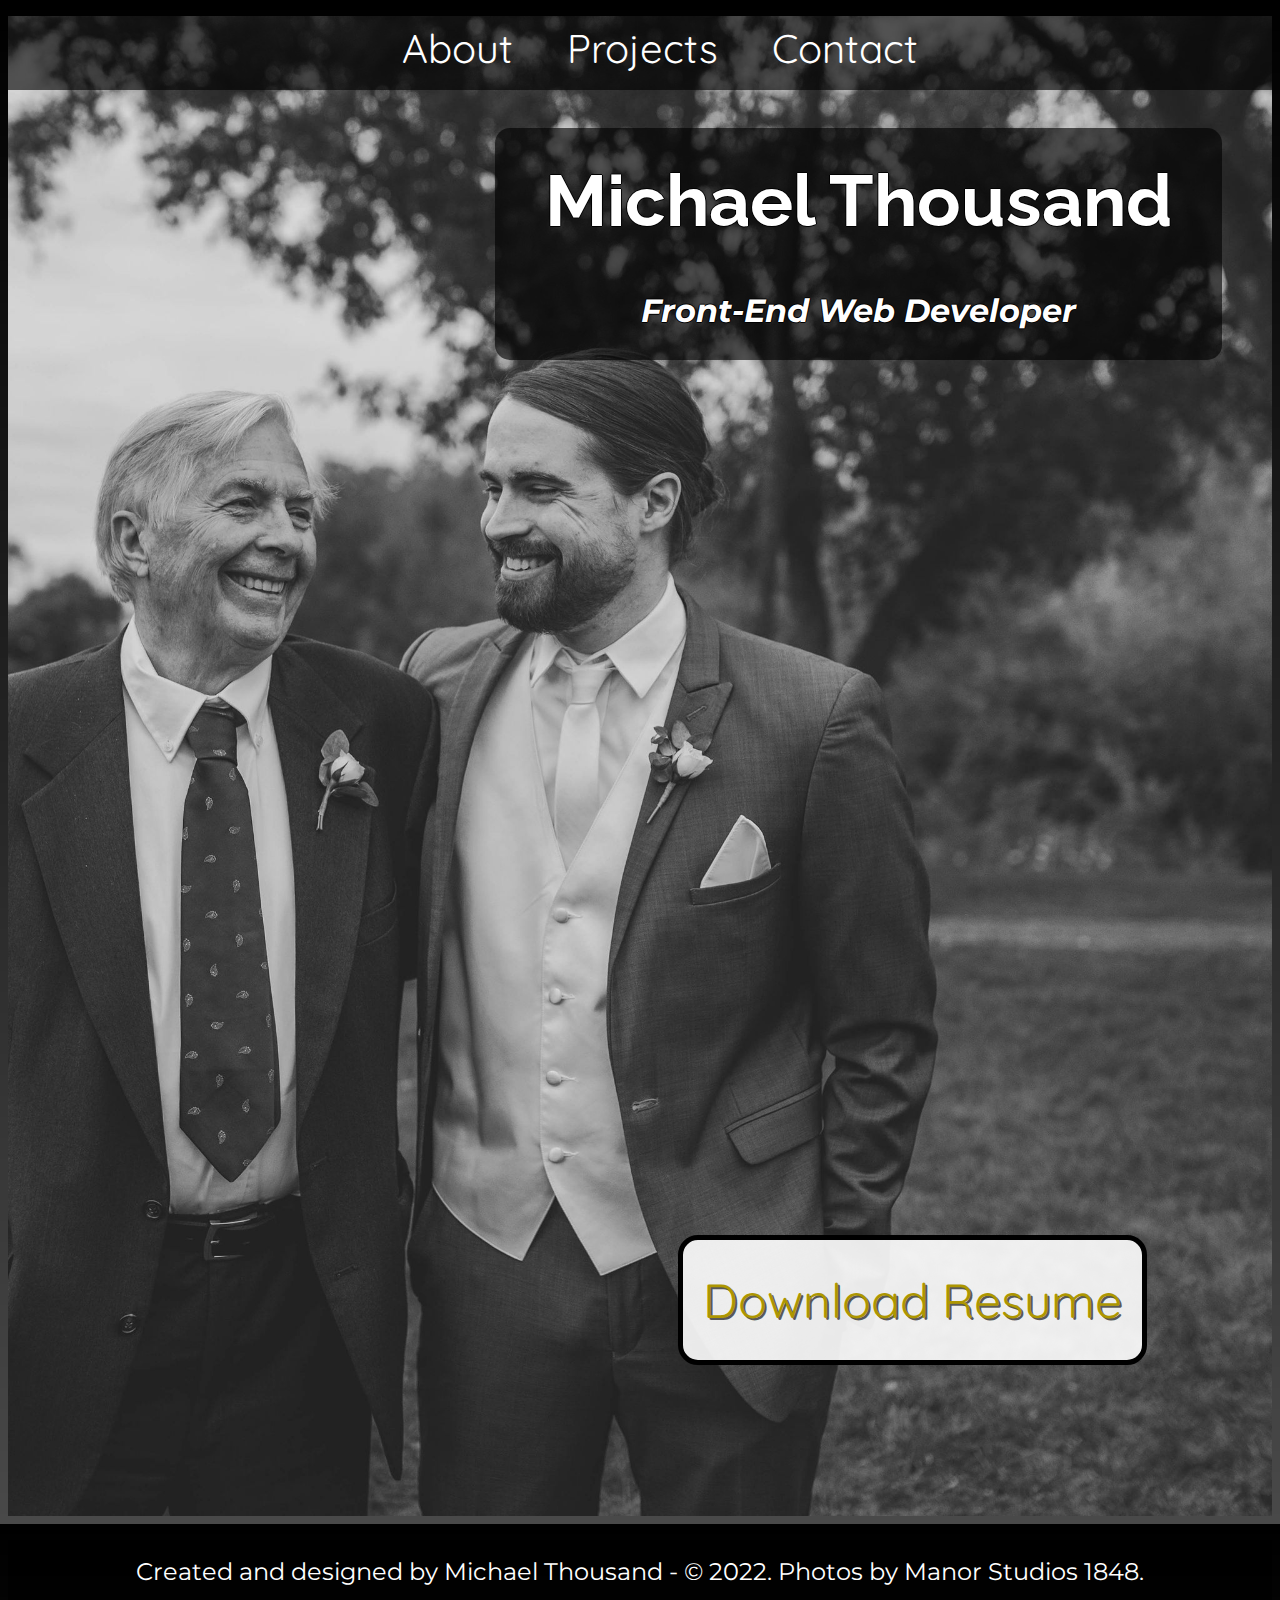
==== index.html @ a6e74a1f "website 2.0" ====
<!DOCTYPE html>

<html>
    <body>

        <head>
            <title>Michael Thousand - Home</title>
            <link href="https://fonts.googleapis.com/css2?family=Montserrat&family=Quicksand&family=Raleway&display=swap" rel="stylesheet">
            <link rel="stylesheet" href="./index.css"> 
            <meta content="width=device-width, initial-scale=1" name="viewport" />
        </head>

        <header>

        </header>

        <main>
            <div class="jumbotron">
                <nav>
                    <ul class="navbar">
                        <li><a href="./about.html">About</a></li>
                        <li><a href="./projects.html">Projects</a></li>
                        <li><a href="./contact.html">Contact</a></li>
                    </ul>
                </nav>
                <div class="container" id="title">
                    <h1>Michael Thousand</h1>
                    <h2>Front-End Web Developer</h2>
                </div>
                <div class="button">
                    <a href="./Michael_Thousand_Resume.pdf" target="_blank">Download Resume</a>
                </div>
                <div class="footer">
                    <p>Created and designed by Michael Thousand - &copy; 2022. Photos by Manor Studios 1848.</p>
                </div> 

            </div> 

        
        </main>
    </body>
</html>
---- index.css ----
html{
    font-size: 16px;
}

body{
    background-image: linear-gradient(#000, #000000b6);
}

.navbar{
    text-align: center;
    background-color: #0000009f;
    line-height: 4rem;
}

.navbar li{
    font-family: quicksand, sans-serif;
    font-size: 2.5rem;
    display: inline;
    padding: 25px;
}

.navbar a{
    color: #fff;
    text-decoration: none;
}

.navbar a:hover{
    font-style: italic;
}

.navbar a:active{
    color: #E0C100;
}

.footer{
    text-align: center;
    background-color: #0000009f;
    line-height: 4rem;
    margin-bottom: 0px;
    margin-top: 270px;
    color: #fff;
    font-family: montserrat, sans-serif;
    font-size: 1.5rem;
}


/*begin unique for this page*/

.jumbotron{
    background-image: url("./wedding_dad.jpg");
    background-position: center;
    background-repeat: no-repeat;
    background-size:cover;
    height:1500px;
    width:auto;
}

#title{
    text-align: center;
    margin-top: 50px;
    margin-left: auto;
    margin-right: 50px;
    color: #fff;
    background-color: #0000009f;
    height:fit-content;
    width: fit-content;
    text-shadow:
        0.07em 0 black,
        0 0.07em black,
        -0.07em 0 black,
        0 -0.07em black;
    border-radius: 15px;
}

#title h1{
    font-family: raleway, sans-serif;
    font-size: 7rem;
    padding: 30px 50px 0px 50px;
}

#title h2{
    font-family: montserrat, sans-serif;
    font-size: 3.5rem;
    padding-bottom: 30px;
    font-style: italic;
}

.button{
    font-family: quicksand, sans-serif;
    font-size: 3rem;
    text-align: center;
    width: fit-content;
    margin-top: 620px;
    margin-left: auto;
    margin-right: 240px;
    background-color: rgba(255, 255, 255, 0.9);
    border-radius: 20px;
    border: 5px solid #000;
    padding: 30px 20px;
}

.button:hover{
    cursor: pointer;
    font-style: italic;
    background-color: #fff;
    -moz-box-shadow: 5px 5px 70px 3px #ccc;
    -webkit-box-shadow: 5px 5px 70px 3px #ccc;
    box-shadow: 5px 5px 70px 3px #ccc;
}

.button:active{
    -moz-box-shadow: inset 0 0 15px #000000;
    -webkit-box-shadow: inset 0 0 15px #000000;
    box-shadow: inset 0 0 15px #000000;
}

.button a{
    text-decoration: none;
    color: #AD9600;
    text-shadow: 1.5px 1.5px #0000009f;
}

@media only screen and (max-width: 2375px) {
    #title{
        margin-top: 75px;
    }
    
    #title h1{
        font-size: 6rem;
    }
    
    #title h2{
        font-size: 3rem;
    }

    .button{
        margin-top: 700px;
        margin-right: 200px;
    }

    .footer{
        margin-top: 250px;
    }
}

@media only screen and (max-width: 2025px) {
    #title h1{
        font-size: 5rem;
    }

    #title h2{
        font-size: 2.5rem;
    }

    .button{
        margin-top: 800px;
        margin-right: 150px;
    }

    .footer{
        margin-top: 175px;
    }
}

@media only screen and (max-width: 1550px) {
    #title{
        margin-top: -10px;
    }
    
    #title h1{
        font-size: 4.5rem;
    }

    #title h2{
        font-size: 2rem;
    }

    .button{
        margin-top: 875px;
        margin-right: 125px;
    }
}

@media only screen and (max-width: 1100px) {
    #title{
        margin-right: auto;
        margin-left: auto;
        margin-top: -15px;
    }

    .button{
        margin-left: auto;
        margin-right: auto;
    }
}

@media only screen and (max-width: 735px) {
    #title h1{
        font-size: 4rem;
    }

    .button{
        margin-top: 900px;
    }
}

@media only screen and (max-width: 640px) {
    .navbar li{
        font-size: 1.75rem;
    }

    .footer{
        margin-top: 100px;
        font-size: 1.25rem;
        line-height: 3rem;
    }

    #title h1{
        font-size: 3.5rem;
    }

    #title h2{
        font-size: 1.75rem;
    }

    .button{
        margin-top: 950px;
    }
}




/*for Surface Duo*/
@media only screen and (max-width: 540px) {
    .navbar {
        padding: 0px;
    }

    .navbar li{
        padding: 0px 17px;
        font-size: 1.75rem;
        line-height: 2rem;
    }

    .jumbotron{
        height: 1200px;
    }

    #title{
        border-radius: 0px;
        margin-top: -25px;
    }

    #title h1{
        padding: 20px 25px 0px 25px;
    }

    #title h2{
        padding: 0px 0px 20px 0px;
    }

    .button{
        margin-top: 700px;
    }

    .footer{
        margin-top: 124px;
    }

}

/*for iphone XR and Galaxy S20 ULtra/A51*/
@media only screen and (max-width: 415px) {
    #title{
        margin-top: 500px;
        border-radius: 0px;
    }

    #title h1{
        line-height: 3rem;
    }

    #title h2{
        line-height: 1.55rem;
        font-size: 1.5rem;
    }

    .button{
        margin-top: 40px;
        font-size: 2rem;
        padding-top: 15px;
        padding-bottom: 15px;
    }

    .button a{
        text-shadow: 1.25px 1.25px #0000009f;
    }

    .jumbotron{
        height: 1000px;
    }

    .footer{
        font-size: 0.8rem;
        line-height:2.5rem;
        margin-top: 50px;
    }
}

/*for iphone 12 pro and Pixel 5*/
@media only screen and (max-width: 395px){
    .navbar li{
        padding: 0px 15px;
        font-size: 1.7rem;
    }
}

/*for iphone SE*/
@media only screen and (max-width: 380px){
    .navbar li{
        padding: 0px 12px;
        font-size: 1.7rem;
    }

    .jumbotron{
        height: 825px
    }

    #title{
        margin-top: 400px;
    }

    #title h1{
        font-size: 2.5rem;
        line-height: 2.5rem;
    }

    #title h2{
        line-height: 1.25rem;
        font-size: 1.25rem;
    }

    .button{
        font-size: 1.65rem;
    }

    .footer{
        margin-top: 100px;
    }
}

/*for Galaxy S8+*/
@media only screen and (max-width: 360px){
    .navbar li{
        padding: 0px 10px;
        font-size: 1.7rem;
    }

    .jumbotron{
        height: 750px
    }

    #title{
        margin-top: 350px;
    }

    .footer{
        margin-top: 75px;
    }
}

/*for Galaxy Fold*/
@media only screen and (max-width: 300px){
    .navbar li{
        padding: 0px 7px;
        font-size: 1.25rem;
    }

   .button{
    font-size: 1.5rem;
   }

    .footer{
        margin-top: 77px;
    }
}
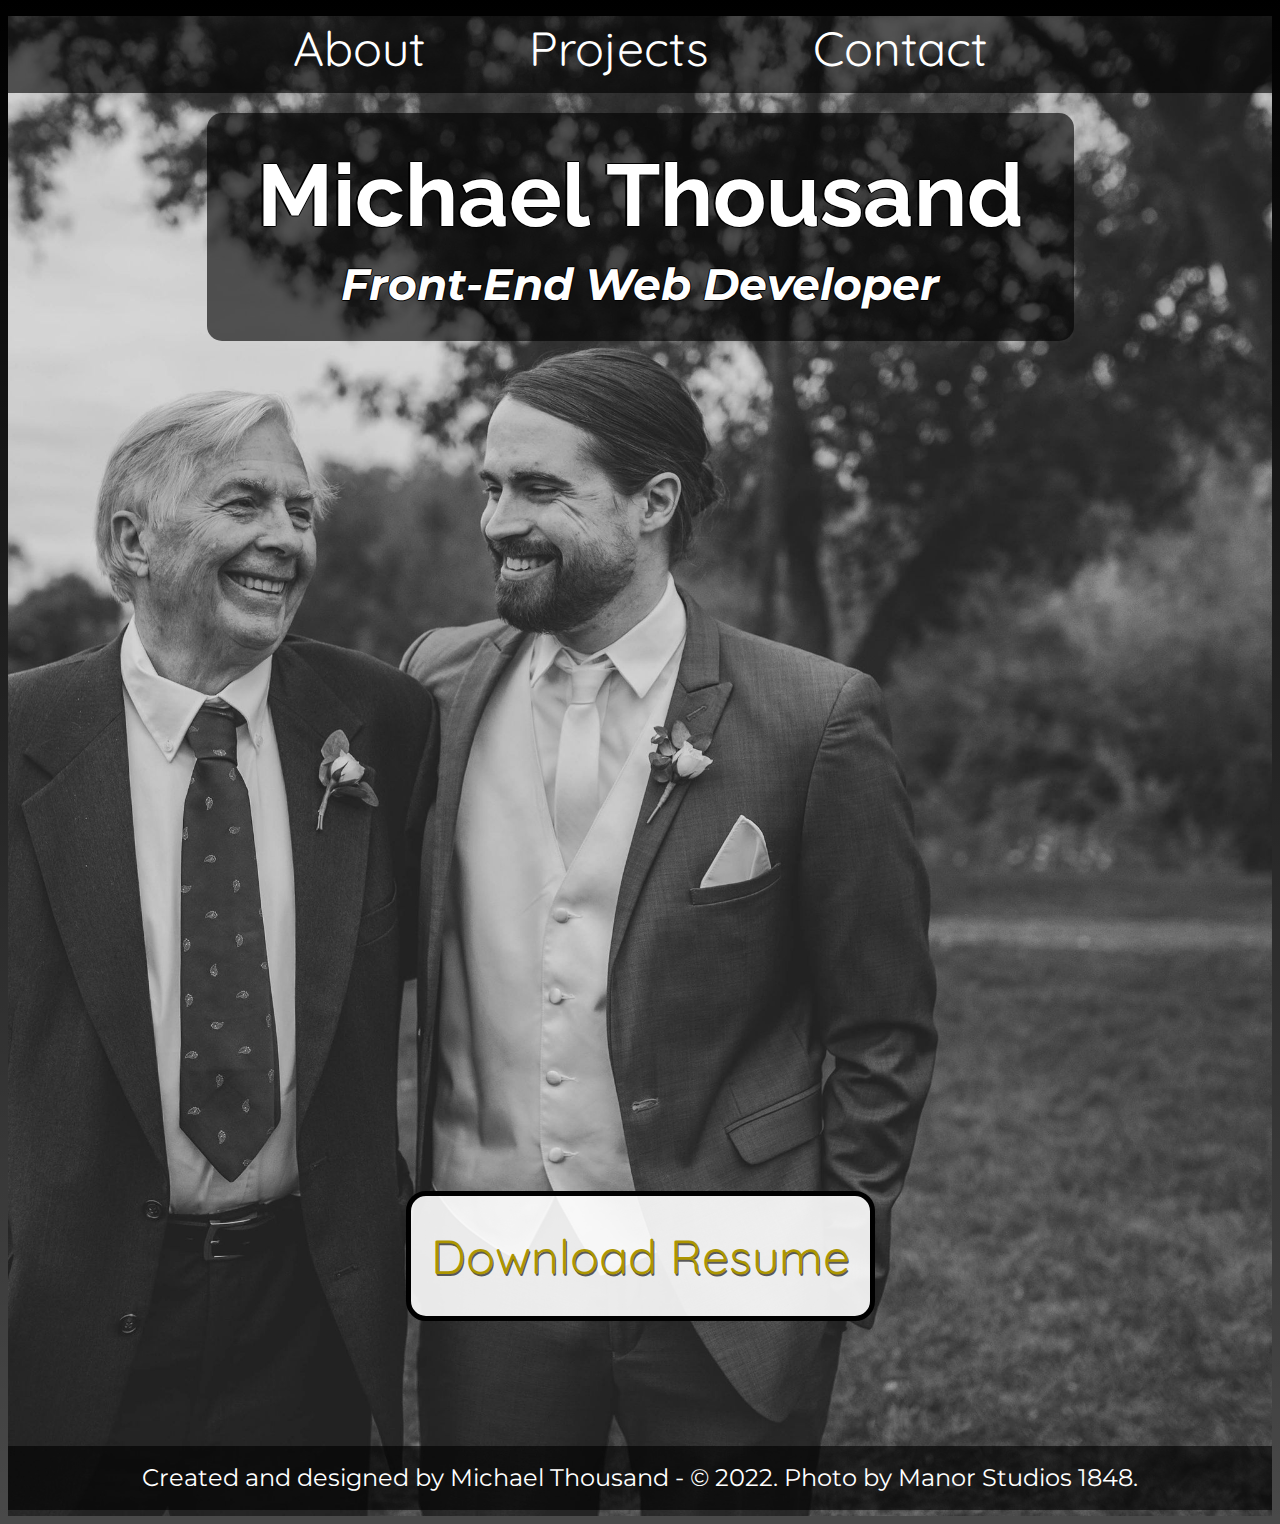
==== commit 8566527b: "version 2.1.0" ====
--- a/index.html
+++ b/index.html
@@ -31,7 +31,7 @@
                     <a href="./Michael_Thousand_Resume.pdf" target="_blank">Download Resume</a>
                 </div>
                 <div class="footer">
-                    <p>Created and designed by Michael Thousand - &copy; 2022. Photos by Manor Studios 1848.</p>
+                    <p>Created and designed by Michael Thousand - &copy; 2022. Photo by Manor Studios 1848.</p>
                 </div> 
 
             </div> 
--- a/index.css
+++ b/index.css
@@ -1,3 +1,5 @@
+/*updated for version 2.1.0*/
+
 html{
     font-size: 16px;
 }
@@ -16,7 +18,7 @@
     font-family: quicksand, sans-serif;
     font-size: 2.5rem;
     display: inline;
-    padding: 25px;
+    padding: 50px;
 }
 
 .navbar a{
@@ -37,7 +39,7 @@
     background-color: #0000009f;
     line-height: 4rem;
     margin-bottom: 0px;
-    margin-top: 270px;
+    margin-top: 275px;
     color: #fff;
     font-family: montserrat, sans-serif;
     font-size: 1.5rem;
@@ -120,268 +122,340 @@
     text-shadow: 1.5px 1.5px #0000009f;
 }
 
-@media only screen and (max-width: 2375px) {
+/*begin responsive design*/
+@media only screen and (max-width: 2350px) and (min-width: 1370px){
+    #title h1{
+        font-size: 6rem;
+    }
+
+    #title h3{
+        font-size: 3.25rem;
+    }
+
+    .button{
+        margin-top: 580px;
+    }
+
+    .footer{
+        margin-top: 250px;
+    }
+}
+
+@media only screen and (max-width: 2000px) and (min-width: 1370px){
+    #title h1{
+        font-size: 5.25rem;
+    }
+
+    #title h2{
+        font-size: 3rem;
+    }
+
+    .button{
+        margin-right: 140px;
+    }
+
+    .footer{
+        margin-top: 300px;
+    }
+}
+
+@media only screen and (max-width: 1725px) and (min-width: 1370px){
+    #title h1{
+        font-size: 4.75rem;
+    }
+
+    #title h2{
+        font-size: 2.75rem;
+    }
+
+    .button{
+        margin-right: 50px;
+    }
+
+    .footer{
+        margin-top: 335px;
+    }
+}
+
+@media only screen and (max-width: 1500px) and (min-width: 1370px){
+    #title h1{
+        font-size: 4.5rem;
+    }
+
+    #title h2{
+        font-size: 2.5rem;
+    }
+
+    .button{
+        margin-top: 615px;
+    }
+
+    .footer{
+        margin-top: 310px;
+    }
+}
+
+
+/*for Surface Pro 7 - horizontal */
+@media only screen and (max-width: 1370px){
+    .navbar{
+        padding-left: 0px;
+    }
+
+    .navbar li{
+        font-size: 3rem;
+    }
+
     #title{
-        margin-top: 75px;
-    }
-    
-    #title h1{
-        font-size: 6rem;
-    }
-    
-    #title h2{
-        font-size: 3rem;
-    }
-
-    .button{
-        margin-top: 700px;
-        margin-right: 200px;
-    }
-
-    .footer{
-        margin-top: 250px;
-    }
-}
-
-@media only screen and (max-width: 2025px) {
-    #title h1{
-        font-size: 5rem;
-    }
-
-    #title h2{
-        font-size: 2.5rem;
-    }
-
-    .button{
-        margin-top: 800px;
-        margin-right: 150px;
-    }
-
-    .footer{
-        margin-top: 175px;
-    }
-}
-
-@media only screen and (max-width: 1550px) {
-    #title{
-        margin-top: -10px;
-    }
-    
-    #title h1{
-        font-size: 4.5rem;
-    }
-
-    #title h2{
-        font-size: 2rem;
-    }
-
-    .button{
-        margin-top: 875px;
-        margin-right: 125px;
-    }
-}
-
-@media only screen and (max-width: 1100px) {
-    #title{
-        margin-right: auto;
-        margin-left: auto;
-        margin-top: -15px;
-    }
-
-    .button{
         margin-left: auto;
         margin-right: auto;
-    }
-}
-
-@media only screen and (max-width: 735px) {
-    #title h1{
-        font-size: 4rem;
+        margin-top: 20px;
+    }
+
+    #title h1{
+        margin-top: 0px;
+        margin-bottom: 10px;
+        font-size: 5.5rem;
+    }
+
+    #title h2{
+        margin-top: 0px;
+        font-size: 2.75rem;
+    }
+
+    .button{
+        margin-left: auto;
+        margin-right: auto;
+        margin-top: 850px;
+    }
+
+    .footer{
+        margin-top: 125px;
+    }
+}
+
+/*for iPad Air - horizontal*/
+@media only screen and (max-width: 1180px) {
+    .navbar li{
+        font-size: 2.5rem;
+        padding: 50px;
+    }
+
+    .button{
+        margin-top: 857px;
+    }
+
+    .footer{
+        margin-top: 120px;
+    }
+}
+
+/*for iPad Mini - horizontal*/
+@media only screen and (max-width: 1024px){
+    .button{
+        margin-top: 865px;
+    }
+
+    .footer{
+        font-size: 1.25rem;
+        margin-top: 115px;
+    }
+}
+
+/*for Pixel 5 - horizontal*/
+@media only screen and (max-width: 855px){
+    .navbar li{
+        font-size: 2rem;
+        line-height: 2.5rem;
+        padding: 0px 50px;
+    }
+
+    #title h1{
+        font-size: 4.5rem;
+    }
+
+    #title h2{
+        font-size: 2.25rem;
     }
 
     .button{
         margin-top: 900px;
     }
-}
-
-@media only screen and (max-width: 640px) {
-    .navbar li{
-        font-size: 1.75rem;
-    }
-
-    .footer{
-        margin-top: 100px;
-        font-size: 1.25rem;
-        line-height: 3rem;
-    }
-
-    #title h1{
-        font-size: 3.5rem;
-    }
-
-    #title h2{
-        font-size: 1.75rem;
-    }
-
-    .button{
-        margin-top: 950px;
-    }
-}
-
-
-
-
-/*for Surface Duo*/
-@media only screen and (max-width: 540px) {
-    .navbar {
-        padding: 0px;
-    }
-
-    .navbar li{
-        padding: 0px 17px;
+
+    .footer{
+        font-size: 1.15rem;
+        margin-top: 115px;
+    }
+}
+
+/*for Galaxy S8+ - horizontal */
+@media only screen and (max-width: 740px){
+    #title h1{
+        font-size: 4.25rem;
+    }
+
+    #title h2{
+        font-size: 2rem;
+    }
+
+    .button{
+        margin-top: 915px;
+    }
+
+    .footer{
+        font-size: 1rem;
+        margin-top: 110px;
+    }
+}
+
+/*for iPhone SE - horizontal */
+@media only screen and (max-width: 670px){
+    .navbar li{
         font-size: 1.75rem;
         line-height: 2rem;
-    }
-
-    .jumbotron{
-        height: 1200px;
+        padding: 0px 38px;
+    }
+
+    #title h1{
+        font-size: 3.8rem;
+    }
+
+    #title h2{
+        font-size: 1.9rem;
+    }
+
+    .footer{
+        font-size: 0.9rem;
+        margin-top: 120px;
+    }
+}
+
+/*for Surface Duo - vertical*/
+@media only screen and (max-width:540px){
+    .navbar{
+        margin-bottom: 0px;
+    }
+
+    .navbar li{
+        padding: 0px 27px;
+    }
+
+    #title{
+        margin-top: 30px;
+    }
+
+    #title h1{
+        font-size: 3rem;
+    }
+
+    #title h2{
+        font-size: 1.5rem;
+    }
+
+    .button{
+        margin-top: 925px;
+    }
+
+    .footer{
+        font-size: 0.75rem;
+        line-height: 2.5rem;
+        margin-top: 145px;
+    }
+}
+
+@media only screen and (max-width: 470px){
+    .navbar li{
+        padding: 0px 22px;
+        font-size: 1.6rem;
+    }
+}
+
+/*for iPhone XR - vertical*/
+@media only screen and (max-width: 415px){
+    .navbar li{
+        padding: 0px 20px;
+        font-size: 1.5rem;
     }
 
     #title{
         border-radius: 0px;
-        margin-top: -25px;
-    }
-
-    #title h1{
-        padding: 20px 25px 0px 25px;
-    }
-
-    #title h2{
-        padding: 0px 0px 20px 0px;
-    }
-
-    .button{
-        margin-top: 700px;
-    }
-
-    .footer{
-        margin-top: 124px;
-    }
-
-}
-
-/*for iphone XR and Galaxy S20 ULtra/A51*/
-@media only screen and (max-width: 415px) {
-    #title{
-        margin-top: 500px;
-        border-radius: 0px;
-    }
-
-    #title h1{
-        line-height: 3rem;
-    }
-
-    #title h2{
-        line-height: 1.55rem;
-        font-size: 1.5rem;
-    }
-
-    .button{
-        margin-top: 40px;
-        font-size: 2rem;
-        padding-top: 15px;
-        padding-bottom: 15px;
+    }
+
+    .button{
+        margin-top: 865px;
+        font-size: 2.25rem;
     }
 
     .button a{
         text-shadow: 1.25px 1.25px #0000009f;
     }
 
+    .footer{
+        line-height: 2rem;
+    }
+}
+
+/*for iPhone SE - vertical*/
+@media only screen and (max-width: 380px){
+    .navbar li{
+        font-size: 1.25rem;
+        padding: 0px 22px;
+    }
+
     .jumbotron{
-        height: 1000px;
-    }
-
-    .footer{
-        font-size: 0.8rem;
-        line-height:2.5rem;
-        margin-top: 50px;
-    }
-}
-
-/*for iphone 12 pro and Pixel 5*/
-@media only screen and (max-width: 395px){
-    .navbar li{
-        padding: 0px 15px;
-        font-size: 1.7rem;
-    }
-}
-
-/*for iphone SE*/
-@media only screen and (max-width: 380px){
-    .navbar li{
-        padding: 0px 12px;
-        font-size: 1.7rem;
-    }
-
-    .jumbotron{
-        height: 825px
+        height: 825px;
     }
 
     #title{
         margin-top: 400px;
     }
 
+    .button{
+        margin-top: 20px;
+        font-size: 1.5rem;
+        padding: 10px;
+    }
+
+    .button a{
+        text-shadow: 0.5px 0.5px #0000009f;
+    }
+
+    .footer{
+        margin-top: 80px;
+    }
+}
+
+@media only screen and (max-width: 360px){
+    .navbar li{
+        font-size: 1.15rem;
+        padding: 0px 20px;
+    }
+}
+
+@media only screen and (max-width: 325px){
+    .navbar li{
+        font-size: 1rem;
+        padding: 0px 17px;
+    }
+}
+
+/*for Galaxy Fold - vertical*/
+@media only screen and (max-width: 280px){
+    .navbar li{
+        padding: 0px 15px;
+    }
+
     #title h1{
         font-size: 2.5rem;
-        line-height: 2.5rem;
-    }
-
-    #title h2{
-        line-height: 1.25rem;
-        font-size: 1.25rem;
-    }
-
-    .button{
-        font-size: 1.65rem;
-    }
-
-    .footer{
-        margin-top: 100px;
-    }
-}
-
-/*for Galaxy S8+*/
-@media only screen and (max-width: 360px){
-    .navbar li{
-        padding: 0px 10px;
-        font-size: 1.7rem;
-    }
-
-    .jumbotron{
-        height: 750px
-    }
-
-    #title{
-        margin-top: 350px;
-    }
-
-    .footer{
-        margin-top: 75px;
-    }
-}
-
-/*for Galaxy Fold*/
-@media only screen and (max-width: 300px){
-    .navbar li{
-        padding: 0px 7px;
-        font-size: 1.25rem;
-    }
-
-   .button{
-    font-size: 1.5rem;
-   }
-
-    .footer{
-        margin-top: 77px;
-    }
-}+        padding-left: 20px;
+        padding-right: 20px;
+    }
+
+    #title h2{
+        font-size: 1rem;
+    }
+
+    .footer{
+        margin-top: 40px;
+    }
+}
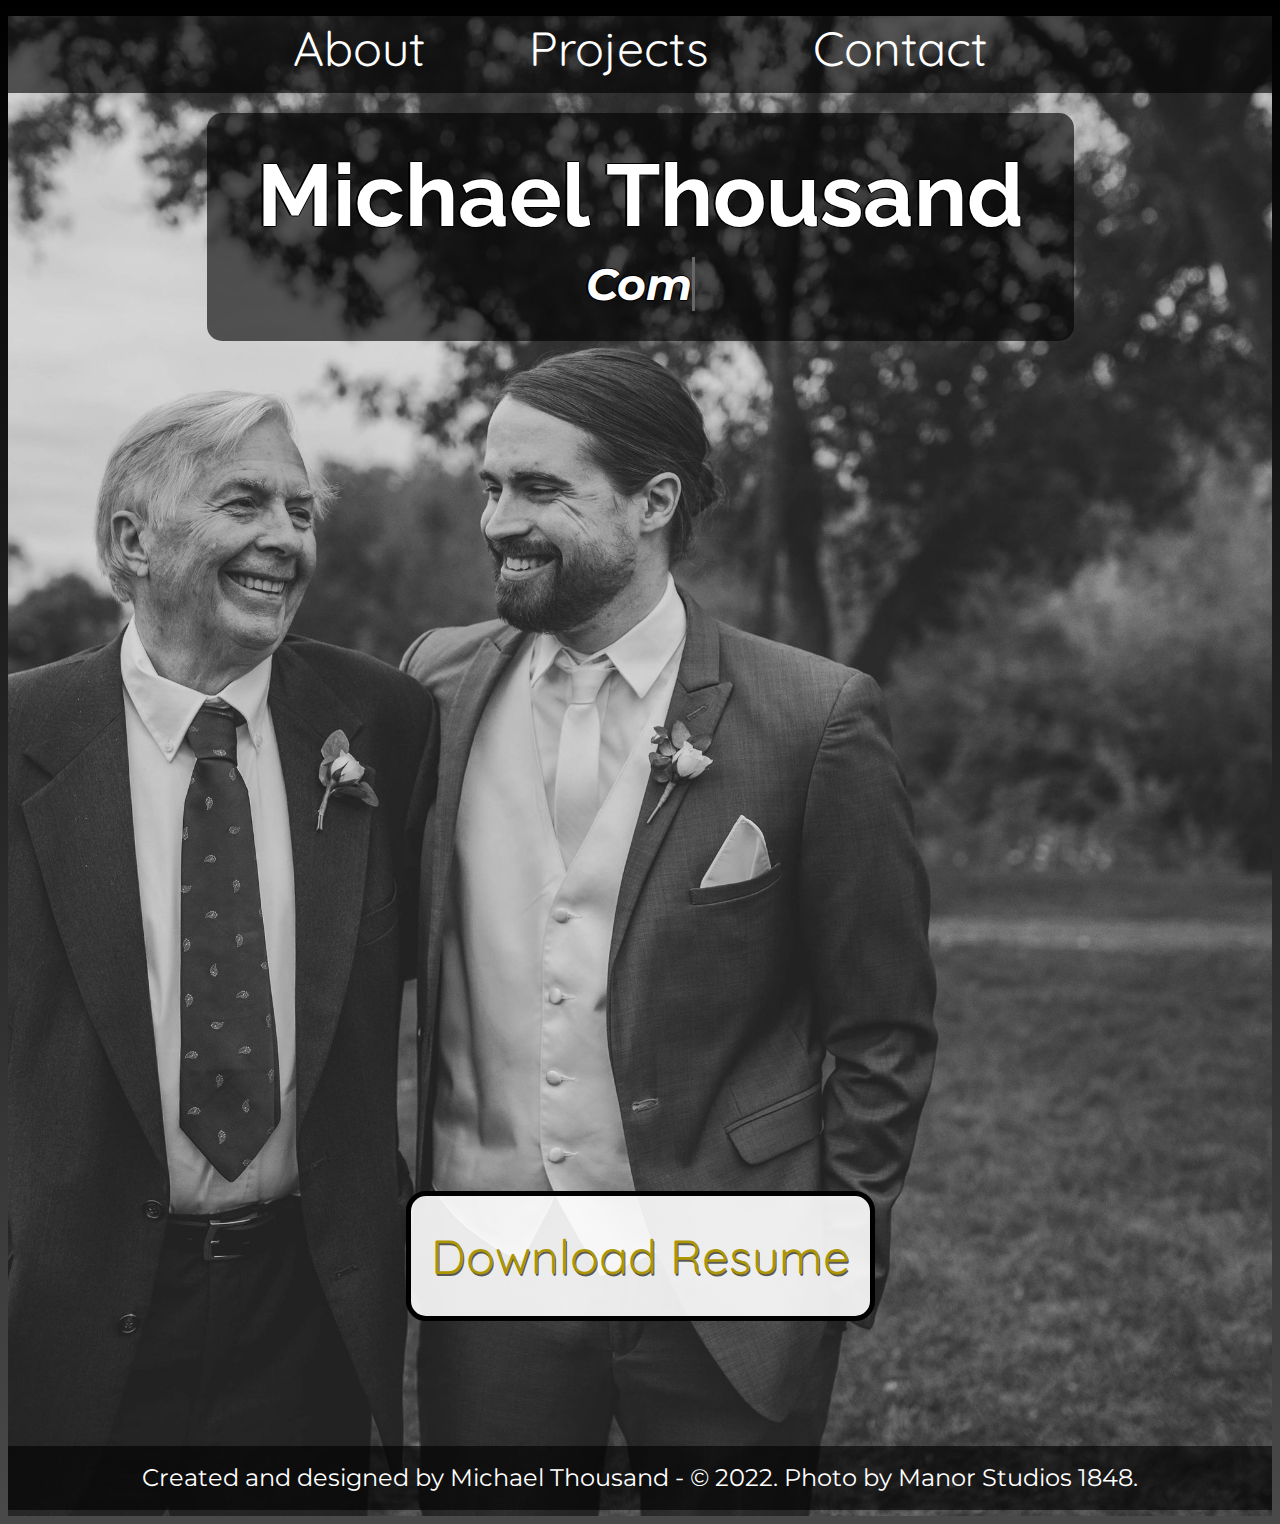
==== commit 9ff2a5a4: "version 2.1.1" ====
--- a/index.html
+++ b/index.html
@@ -8,6 +8,8 @@
             <link href="https://fonts.googleapis.com/css2?family=Montserrat&family=Quicksand&family=Raleway&display=swap" rel="stylesheet">
             <link rel="stylesheet" href="./index.css"> 
             <meta content="width=device-width, initial-scale=1" name="viewport" />
+            <script src="./script.js"></script>
+            
         </head>
 
         <header>
@@ -25,7 +27,10 @@
                 </nav>
                 <div class="container" id="title">
                     <h1>Michael Thousand</h1>
-                    <h2>Front-End Web Developer</h2>
+                    <h2><span
+                        class="txt-rotate"
+                        data-period="2000"
+                        data-rotate='[ "Computer Programmer", "Game Developer", "Front-End Web Developer" ]'></span></h2>
                 </div>
                 <div class="button">
                     <a href="./Michael_Thousand_Resume.pdf" target="_blank">Download Resume</a>
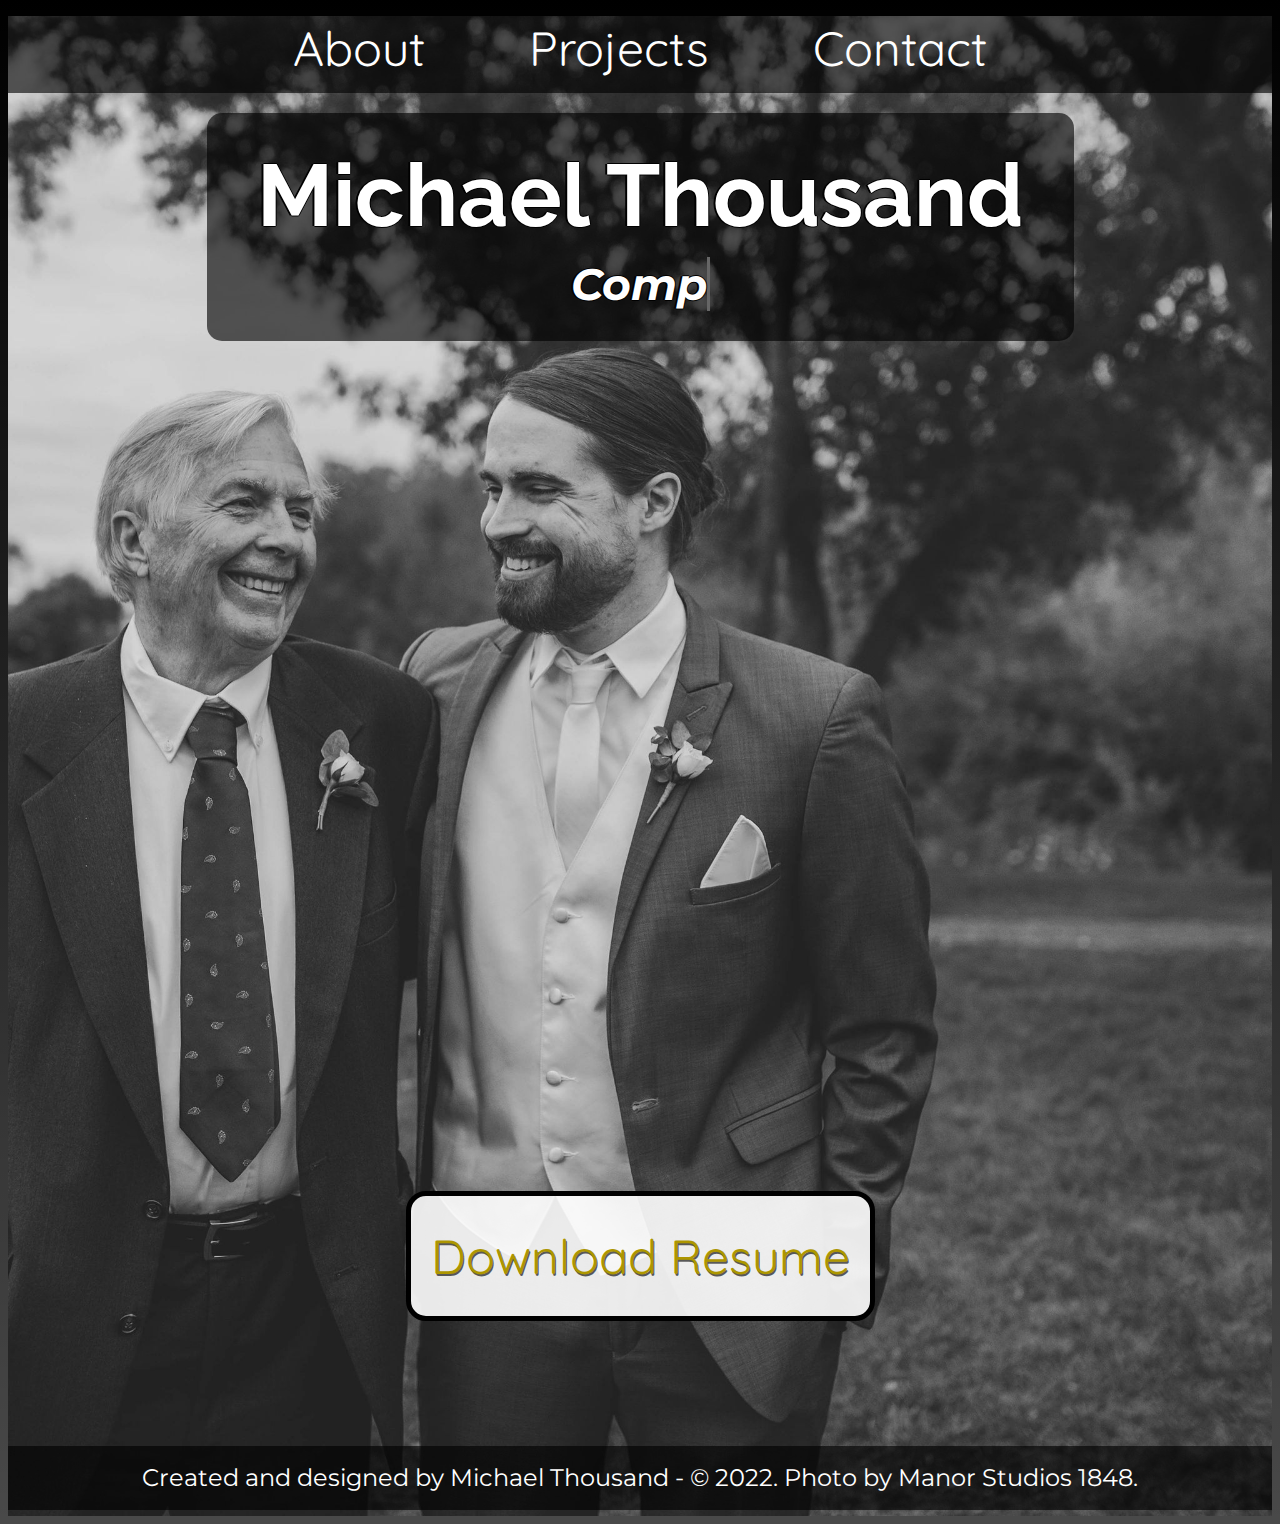
==== commit 1d75e047: "version 2.2" ====
--- a/index.html
+++ b/index.html
@@ -8,8 +8,6 @@
             <link href="https://fonts.googleapis.com/css2?family=Montserrat&family=Quicksand&family=Raleway&display=swap" rel="stylesheet">
             <link rel="stylesheet" href="./index.css"> 
             <meta content="width=device-width, initial-scale=1" name="viewport" />
-            <script src="./script.js"></script>
-            
         </head>
 
         <header>
@@ -32,7 +30,7 @@
                         data-period="2000"
                         data-rotate='[ "Computer Programmer", "Game Developer", "Front-End Web Developer" ]'></span></h2>
                 </div>
-                <div class="button">
+                <div class="button" id="button">
                     <a href="./Michael_Thousand_Resume.pdf" target="_blank">Download Resume</a>
                 </div>
                 <div class="footer">
@@ -43,5 +41,7 @@
 
         
         </main>
+
+        <script src="./index.js"></script>
     </body>
 </html>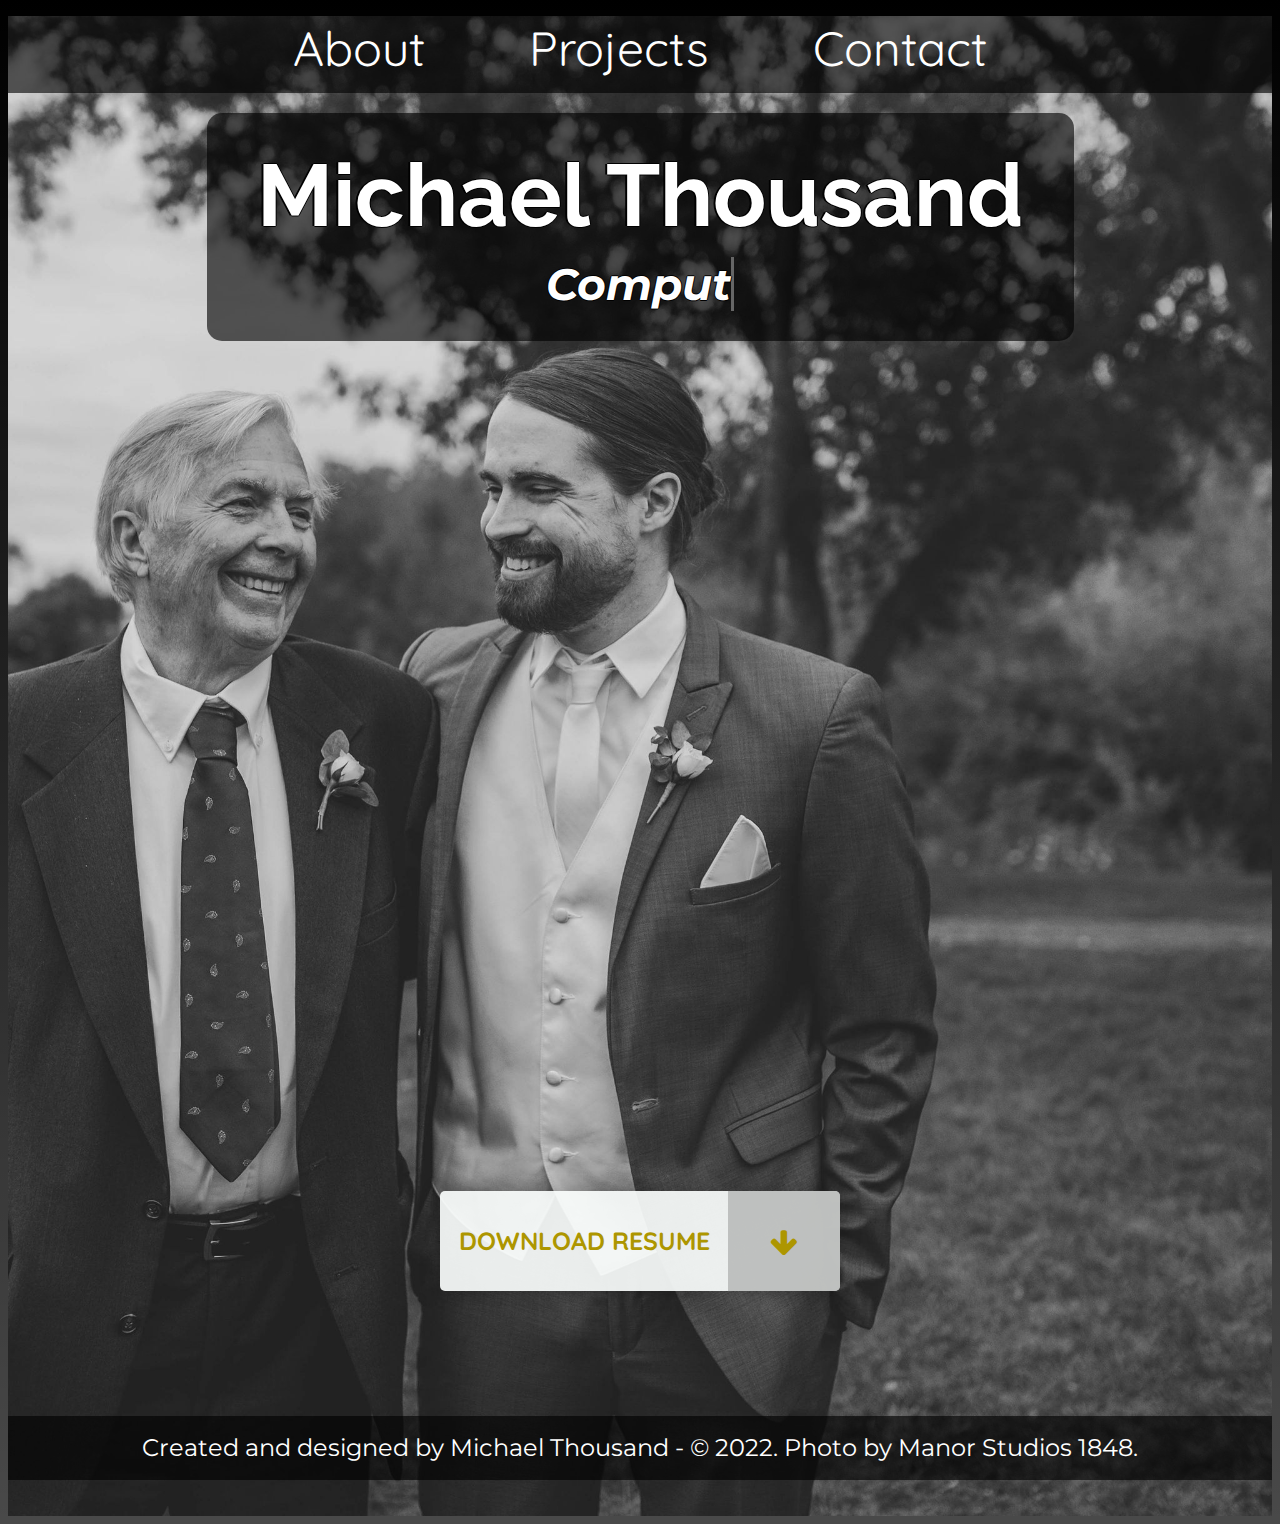
==== commit 576509a6: "Version 2.2.2" ====
--- a/index.html
+++ b/index.html
@@ -7,6 +7,8 @@
             <title>Michael Thousand - Home</title>
             <link href="https://fonts.googleapis.com/css2?family=Montserrat&family=Quicksand&family=Raleway&display=swap" rel="stylesheet">
             <link rel="stylesheet" href="./index.css"> 
+            <link rel="stylesheet" href="https://fonts.googleapis.com/css2?family=Material+Symbols+Outlined:opsz,wght,FILL,GRAD@48,400,0,0" />
+            <meta charset="UTF-8">
             <meta content="width=device-width, initial-scale=1" name="viewport" />
         </head>
 
@@ -20,7 +22,7 @@
                     <ul class="navbar">
                         <li><a href="./about.html">About</a></li>
                         <li><a href="./projects.html">Projects</a></li>
-                        <li><a href="./contact.html">Contact</a></li>
+                        <li><a href="./contact.php">Contact</a></li>
                     </ul>
                 </nav>
                 <div class="container" id="title">
@@ -30,13 +32,18 @@
                         data-period="2000"
                         data-rotate='[ "Computer Programmer", "Game Developer", "Front-End Web Developer" ]'></span></h2>
                 </div>
-                <div class="button" id="button">
-                    <a href="./Michael_Thousand_Resume.pdf" target="_blank">Download Resume</a>
-                </div>
+
+                <a class="button" style="color: #AD9600;" href="./Michael_Thousand_Resume.pdf" role="button" target="_blank">
+                    <span>DOWNLOAD RESUME</span>
+                    <div class="icon">
+                      <i class="fa fa-arrow-down"></i>
+                    </div>
+                </a>
+
+        
                 <div class="footer">
                     <p>Created and designed by Michael Thousand - &copy; 2022. Photo by Manor Studios 1848.</p>
                 </div> 
-
             </div> 
 
         
--- a/index.css
+++ b/index.css
@@ -1,4 +1,7 @@
 /*updated for version 2.1.0*/
+@import url(https://fonts.googleapis.com/css?family=Open+Sans);
+@import url(https://maxcdn.bootstrapcdn.com/font-awesome/4.3.0/css/font-awesome.min.css);
+
 
 html{
     font-size: 16px;
@@ -86,41 +89,98 @@
     padding-bottom: 30px;
     font-style: italic;
 }
-
+/*
 .button{
     font-family: quicksand, sans-serif;
     font-size: 3rem;
     text-align: center;
-    width: fit-content;
+    color: #AD9600;
+    display: block;
+    width:475px;
+    height: 70px;
+    text-decoration: none;
+    overflow: hidden;
+
     margin-top: 620px;
     margin-left: auto;
     margin-right: 240px;
+
     background-color: rgba(255, 255, 255, 0.9);
     border-radius: 20px;
     border: 5px solid #000;
+
     padding: 30px 20px;
 }
-
-.button:hover{
-    cursor: pointer;
-    font-style: italic;
-    background-color: #fff;
-    -moz-box-shadow: 5px 5px 70px 3px #ccc;
-    -webkit-box-shadow: 5px 5px 70px 3px #ccc;
-    box-shadow: 5px 5px 70px 3px #ccc;
-}
-
-.button:active{
-    -moz-box-shadow: inset 0 0 15px #000000;
-    -webkit-box-shadow: inset 0 0 15px #000000;
-    box-shadow: inset 0 0 15px #000000;
-}
-
-.button a{
-    text-decoration: none;
+*/
+.button {
+    position: relative;
+    top: 0;
+    bottom: 0;
+    left: 0;
+    right: 0;
+    display: block;
+    overflow: hidden;
+    margin: auto;
+    border-radius: 5px;
+    box-shadow: 0 0 20px 0 rgba(0, 0, 0, 0.3);
+    width: 400px;
+    height: 100px;
+    line-height: 100px;
+    background-color: #f9fcfbec;
     color: #AD9600;
-    text-shadow: 1.5px 1.5px #0000009f;
-}
+    font-family: quicksand, sans-serif;
+    font-weight: bold;
+    
+  }
+
+  .button span,
+  .button div,
+  .button i {
+    transition: width 750ms ease-in 200ms, left 500ms ease-out 450ms, font-size 950ms ease;
+  }
+  
+  .button span,
+  .button .icon {
+     position: absolute;
+     display: block;
+    height: 100%;
+    text-align: center;
+   }
+
+  
+  .button span {
+    width: 72%;
+    left: 0px;
+    line-height: inherit;
+    font-size: 25px;
+  }
+  
+  .button .icon {
+    right: 0;
+    width: 28%;
+  }
+  
+  .button .icon .fa {
+    font-size: 30px;
+    vertical-align: middle;
+  }
+  
+  .icon {
+    width: 200px;
+    background-color: #aaacabb2;
+  }
+  
+  .button:hover span {
+    left: -72%;
+  }
+  
+  .button:hover .icon {
+    width: 100%;
+  }
+  
+  .button:hover .icon .fa {
+    font-size: 45px;
+  }
 
 /*begin responsive design*/
 @media only screen and (max-width: 2350px) and (min-width: 1370px){
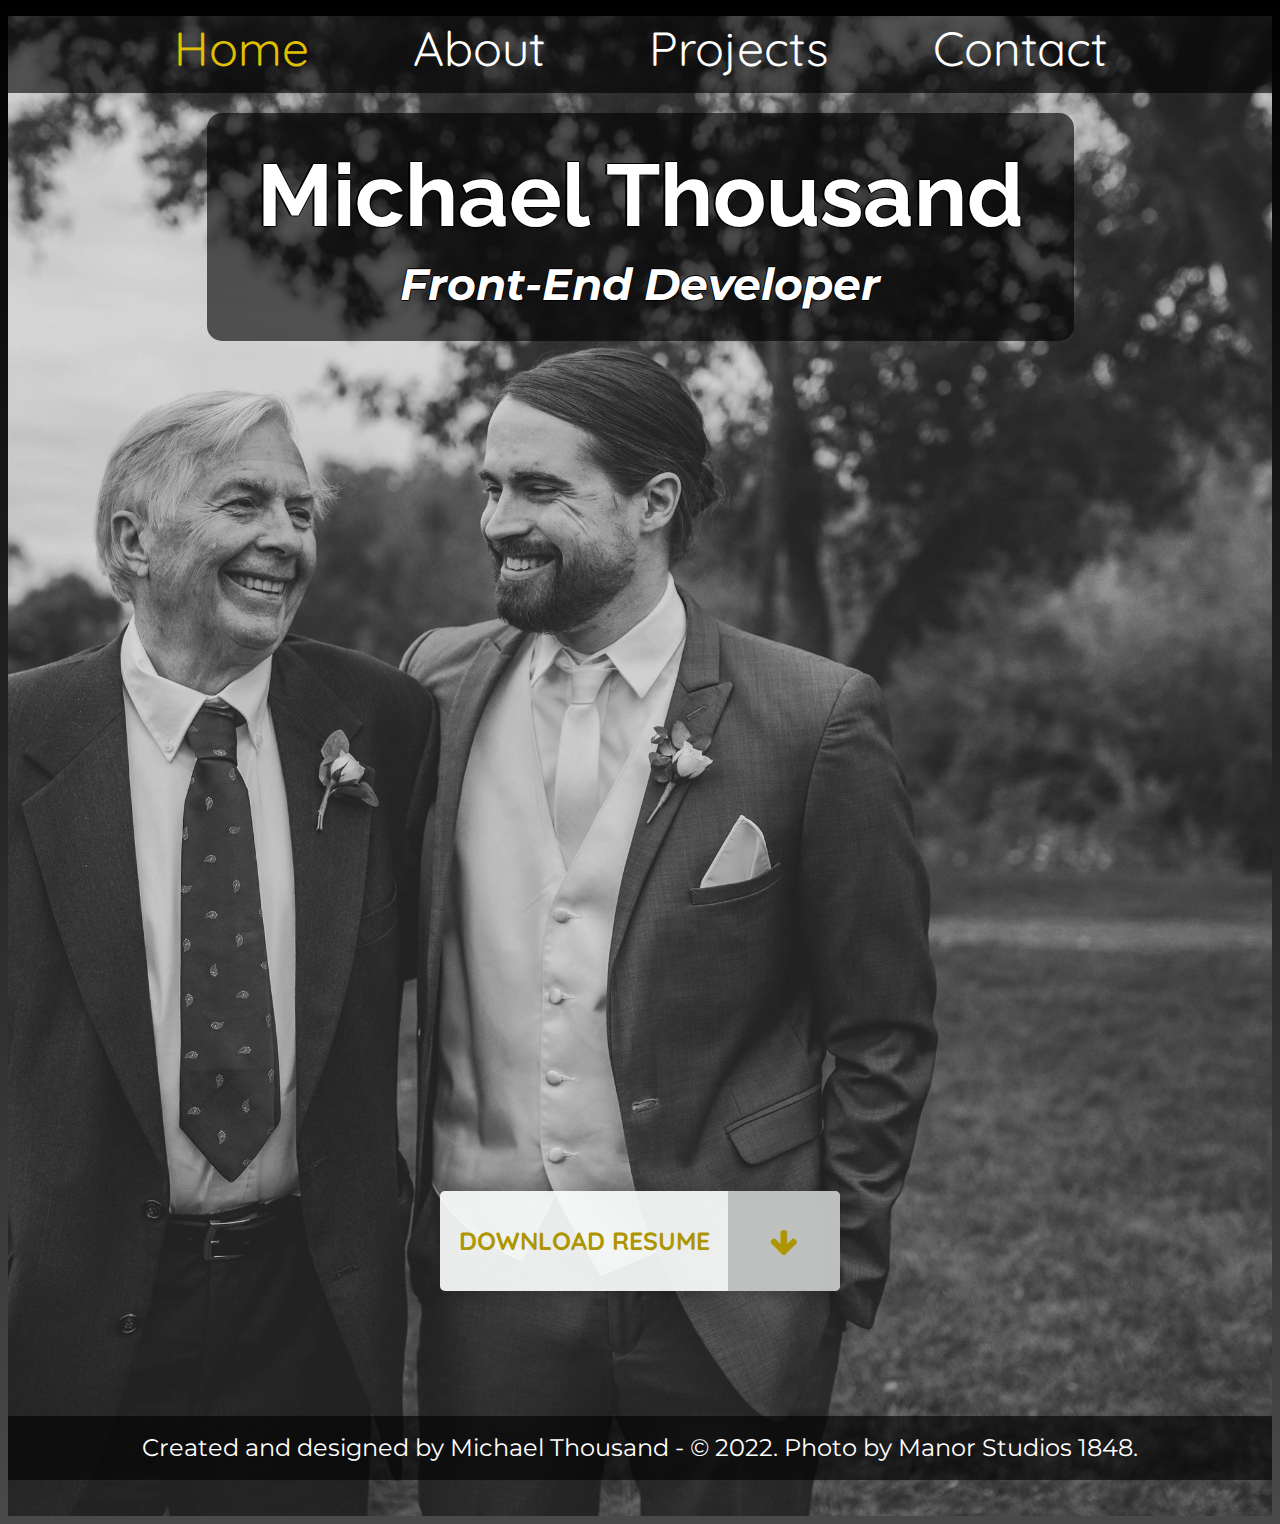
==== commit 48f6d55b: "2.2.3 final" ====
--- a/index.html
+++ b/index.html
@@ -1,54 +1,58 @@
-<!DOCTYPE html>
-
-<html>
-    <body>
-
-        <head>
-            <title>Michael Thousand - Home</title>
-            <link href="https://fonts.googleapis.com/css2?family=Montserrat&family=Quicksand&family=Raleway&display=swap" rel="stylesheet">
-            <link rel="stylesheet" href="./index.css"> 
-            <link rel="stylesheet" href="https://fonts.googleapis.com/css2?family=Material+Symbols+Outlined:opsz,wght,FILL,GRAD@48,400,0,0" />
-            <meta charset="UTF-8">
-            <meta content="width=device-width, initial-scale=1" name="viewport" />
-        </head>
-
-        <header>
-
-        </header>
-
-        <main>
-            <div class="jumbotron">
-                <nav>
-                    <ul class="navbar">
-                        <li><a href="./about.html">About</a></li>
-                        <li><a href="./projects.html">Projects</a></li>
-                        <li><a href="./contact.php">Contact</a></li>
-                    </ul>
-                </nav>
-                <div class="container" id="title">
-                    <h1>Michael Thousand</h1>
-                    <h2><span
-                        class="txt-rotate"
-                        data-period="2000"
-                        data-rotate='[ "Computer Programmer", "Game Developer", "Front-End Web Developer" ]'></span></h2>
-                </div>
-
-                <a class="button" style="color: #AD9600;" href="./Michael_Thousand_Resume.pdf" role="button" target="_blank">
-                    <span>DOWNLOAD RESUME</span>
-                    <div class="icon">
-                      <i class="fa fa-arrow-down"></i>
-                    </div>
-                </a>
-
-        
-                <div class="footer">
-                    <p>Created and designed by Michael Thousand - &copy; 2022. Photo by Manor Studios 1848.</p>
-                </div> 
-            </div> 
-
-        
-        </main>
-
-        <script src="./index.js"></script>
-    </body>
+<!DOCTYPE html>
+
+<html>
+    <body>
+
+        <head>
+            <title>Michael Thousand - Home</title>
+            <link href="https://fonts.googleapis.com/css2?family=Montserrat&family=Quicksand&family=Raleway&display=swap" rel="stylesheet">
+            <link rel="stylesheet" href="./style/index.css"> 
+            <link rel="stylesheet" href="https://fonts.googleapis.com/css2?family=Material+Symbols+Outlined:opsz,wght,FILL,GRAD@48,400,0,0" />
+            <meta charset="UTF-8">
+            <meta content="width=device-width, initial-scale=1" name="viewport" />
+        </head>
+
+        <header>
+
+        </header>
+
+        <main>
+            <div class="jumbotron">
+                <nav>
+                    <ul class="navbar">
+                        <li class="navItem" id="currentPage"><a href="index.html">Home</a></li>
+                        <li class="navItem"><a href="./pages/about.html">About</a></li>
+                        <li class="navItem"><a href="./pages/projects.html">Projects</a></li>
+                        <li class="navItem"><a href="./pages/contact.html">Contact</a></li>
+                    </ul>
+                </nav>
+                <div class="container" id="title">
+                    <h1>Michael Thousand</h1>
+                    <h2>Front-End Developer</h2>
+                    <!--
+                    <h2><span
+                        class="txt-rotate"
+                        data-period="2000"
+                        data-rotate='[ "Computer Programmer", "Game Developer", "Front-End Web Developer" ]'></span></h2>
+                    -->
+                </div>
+
+                <a class="button" style="color: #AD9600;" href="./content/Michael_Thousand_Resume.pdf" role="button" target="_blank">
+                    <span>DOWNLOAD RESUME</span>
+                    <div class="icon">
+                      <i class="fa fa-arrow-down"></i>
+                    </div>
+                </a>
+
+        
+                <div class="footer">
+                    <p>Created and designed by Michael Thousand - &copy; 2022. Photo by Manor Studios 1848.</p>
+                </div> 
+            </div> 
+
+        
+        </main>
+
+        <script src="./script/index.js"></script>
+    </body>
 </html>--- a/style/index.css
+++ b/style/index.css
@@ -0,0 +1,527 @@
+/*updated for version 2.1.0*/
+@import url(https://fonts.googleapis.com/css?family=Open+Sans);
+@import url(https://maxcdn.bootstrapcdn.com/font-awesome/4.3.0/css/font-awesome.min.css);
+
+
+html{
+    font-size: 16px;
+}
+
+body{
+    background-image: linear-gradient(#000, #000000b6);
+}
+
+.navbar{
+    text-align: center;
+    background-color: #0000009f;
+    line-height: 4rem;
+}
+
+.navbar li{
+    font-family: quicksand, sans-serif;
+    font-size: 2.5rem;
+    display: inline;
+    padding: 50px;
+}
+
+#currentPage a{
+    color: #E0C100;
+}
+
+.navbar a{
+    color: #fff;
+    text-decoration: none;
+}
+
+.navbar a:hover{
+    font-style: italic;
+}
+
+.navbar a:active{
+    color: #E0C100;
+}
+
+.footer{
+    text-align: center;
+    background-color: #0000009f;
+    line-height: 4rem;
+    margin-bottom: 0px;
+    margin-top: 275px;
+    color: #fff;
+    font-family: montserrat, sans-serif;
+    font-size: 1.5rem;
+}
+
+
+/*begin unique for this page*/
+
+.jumbotron{
+    background-image: url("../content/wedding_dad.jpg");
+    background-position: center;
+    background-repeat: no-repeat;
+    background-size:cover;
+    height:1500px;
+    width:auto;
+}
+
+#title{
+    text-align: center;
+    margin-top: 50px;
+    margin-left: auto;
+    margin-right: 50px;
+    color: #fff;
+    background-color: #0000009f;
+    height:fit-content;
+    width: fit-content;
+    text-shadow:
+        0.07em 0 black,
+        0 0.07em black,
+        -0.07em 0 black,
+        0 -0.07em black;
+    border-radius: 15px;
+}
+
+#title h1{
+    font-family: raleway, sans-serif;
+    font-size: 7rem;
+    padding: 30px 50px 0px 50px;
+}
+
+#title h2{
+    font-family: montserrat, sans-serif;
+    font-size: 3.5rem;
+    padding-bottom: 30px;
+    font-style: italic;
+}
+/*
+.button{
+    font-family: quicksand, sans-serif;
+    font-size: 3rem;
+    text-align: center;
+    color: #AD9600;
+    display: block;
+    width:475px;
+    height: 70px;
+    text-decoration: none;
+    overflow: hidden;
+
+    margin-top: 620px;
+    margin-left: auto;
+    margin-right: 240px;
+
+    background-color: rgba(255, 255, 255, 0.9);
+    border-radius: 20px;
+    border: 5px solid #000;
+
+    padding: 30px 20px;
+}
+*/
+.button {
+    position: relative;
+    top: 0;
+    bottom: 0;
+    left: 0;
+    right: 0;
+    display: block;
+    overflow: hidden;
+    margin-top: 600px;
+    margin-left: auto;
+    margin-right: 240px;
+    border-radius: 5px;
+    box-shadow: 0 0 20px 0 rgba(0, 0, 0, 0.3);
+    width: 400px;
+    height: 100px;
+    line-height: 100px;
+    background-color: #f9fcfbec;
+    color: #AD9600;
+    font-family: quicksand, sans-serif;
+    font-weight: bold;
+    
+  }
+
+  .button span,
+  .button div,
+  .button i {
+    transition: width 750ms ease-in 200ms, left 500ms ease-out 450ms, font-size 950ms ease;
+  }
+  
+  .button span,
+  .button .icon {
+     position: absolute;
+     display: block;
+    height: 100%;
+    text-align: center;
+   }
+
+  
+  .button span {
+    width: 72%;
+    left: 0px;
+    line-height: inherit;
+    font-size: 25px;
+  }
+  
+  .button .icon {
+    right: 0;
+    width: 28%;
+  }
+  
+  .button .icon .fa {
+    font-size: 30px;
+    vertical-align: middle;
+  }
+  
+  .icon {
+    width: 200px;
+    background-color: #aaacabb2;
+  }
+  
+  .button:hover span {
+    left: -72%;
+  }
+  
+  .button:hover .icon {
+    width: 100%;
+  }
+  
+  .button:hover .icon .fa {
+    font-size: 45px;
+  }
+
+/*begin responsive design*/
+@media only screen and (max-width: 2350px) and (min-width: 1370px){
+    #title h1{
+        font-size: 6rem;
+    }
+
+    #title h3{
+        font-size: 3.25rem;
+    }
+
+    .button{
+        margin-top: 580px;
+    }
+
+    .footer{
+        margin-top: 250px;
+    }
+}
+
+@media only screen and (max-width: 2000px) and (min-width: 1370px){
+    #title h1{
+        font-size: 5.25rem;
+    }
+
+    #title h2{
+        font-size: 3rem;
+    }
+
+    .button{
+        margin-right: 140px;
+    }
+
+    .footer{
+        margin-top: 300px;
+    }
+}
+
+@media only screen and (max-width: 1725px) and (min-width: 1370px){
+    #title h1{
+        font-size: 4.75rem;
+    }
+
+    #title h2{
+        font-size: 2.75rem;
+    }
+
+    .button{
+        margin-right: 50px;
+    }
+
+    .footer{
+        margin-top: 335px;
+    }
+}
+
+@media only screen and (max-width: 1500px) and (min-width: 1370px){
+    #title h1{
+        font-size: 4.5rem;
+    }
+
+    #title h2{
+        font-size: 2.5rem;
+    }
+
+    .button{
+        margin-top: 615px;
+    }
+
+    .footer{
+        margin-top: 310px;
+    }
+}
+
+
+/*for Surface Pro 7 - horizontal */
+@media only screen and (max-width: 1370px){
+    .navbar{
+        padding-left: 0px;
+    }
+
+    .navbar li{
+        font-size: 3rem;
+    }
+
+    #title{
+        margin-left: auto;
+        margin-right: auto;
+        margin-top: 20px;
+    }
+
+    #title h1{
+        margin-top: 0px;
+        margin-bottom: 10px;
+        font-size: 5.5rem;
+    }
+
+    #title h2{
+        margin-top: 0px;
+        font-size: 2.75rem;
+    }
+
+    .button{
+        margin-left: auto;
+        margin-right: auto;
+        margin-top: 850px;
+    }
+
+    .footer{
+        margin-top: 125px;
+    }
+}
+
+/*for iPad Air - horizontal*/
+@media only screen and (max-width: 1180px) {
+    .navbar li{
+        font-size: 2.5rem;
+        padding: 50px;
+    }
+
+    .button{
+        margin-top: 857px;
+    }
+
+    .footer{
+        margin-top: 120px;
+    }
+}
+
+/*for iPad Mini - horizontal*/
+@media only screen and (max-width: 1024px){
+    .button{
+        margin-top: 865px;
+    }
+
+    .footer{
+        font-size: 1.25rem;
+        margin-top: 115px;
+    }
+}
+
+/*for Pixel 5 - horizontal*/
+@media only screen and (max-width: 855px){
+    .navbar li{
+        font-size: 2rem;
+        line-height: 2.5rem;
+        padding: 0px 50px;
+    }
+
+    #title h1{
+        font-size: 4.5rem;
+    }
+
+    #title h2{
+        font-size: 2.25rem;
+    }
+
+    .button{
+        margin-top: 900px;
+    }
+
+    .footer{
+        font-size: 1.15rem;
+        margin-top: 115px;
+    }
+}
+
+/*for Galaxy S8+ - horizontal */
+@media only screen and (max-width: 740px){
+    #title h1{
+        font-size: 4.25rem;
+    }
+
+    #title h2{
+        font-size: 2rem;
+    }
+
+    .button{
+        margin-top: 915px;
+    }
+
+    .footer{
+        font-size: 1rem;
+        margin-top: 110px;
+    }
+}
+
+/*for iPhone SE - horizontal */
+@media only screen and (max-width: 670px){
+    .navbar li{
+        font-size: 1.75rem;
+        line-height: 2rem;
+        padding: 0px 38px;
+    }
+
+    #title h1{
+        font-size: 3.8rem;
+    }
+
+    #title h2{
+        font-size: 1.9rem;
+    }
+
+    .footer{
+        font-size: 0.9rem;
+        margin-top: 120px;
+    }
+}
+
+/*for Surface Duo - vertical*/
+@media only screen and (max-width:540px){
+    .navbar{
+        margin-bottom: 0px;
+    }
+
+    .navbar li{
+        padding: 0px 27px;
+    }
+
+    #title{
+        margin-top: 30px;
+    }
+
+    #title h1{
+        font-size: 3rem;
+    }
+
+    #title h2{
+        font-size: 1.5rem;
+    }
+
+    .button{
+        margin-top: 925px;
+    }
+
+    .footer{
+        font-size: 0.75rem;
+        line-height: 2.5rem;
+        margin-top: 145px;
+    }
+}
+
+@media only screen and (max-width: 470px){
+    .navbar li{
+        padding: 0px 22px;
+        font-size: 1.6rem;
+    }
+}
+
+/*for iPhone XR - vertical*/
+@media only screen and (max-width: 415px){
+    .navbar li{
+        padding: 0px 20px;
+        font-size: 1.5rem;
+    }
+
+    #title{
+        border-radius: 0px;
+    }
+
+    .button{
+        margin-top: 865px;
+        font-size: 2.25rem;
+    }
+
+    .button a{
+        text-shadow: 1.25px 1.25px #0000009f;
+    }
+
+    .footer{
+        line-height: 2rem;
+    }
+}
+
+/*for iPhone SE - vertical*/
+@media only screen and (max-width: 380px){
+    .navbar li{
+        font-size: 1.25rem;
+        padding: 0px 22px;
+    }
+
+    .jumbotron{
+        height: 825px;
+    }
+
+    #title{
+        margin-top: 400px;
+    }
+
+    .button{
+        margin-top: 20px;
+        font-size: 1.5rem;
+        padding: 10px;
+    }
+
+    .button a{
+        text-shadow: 0.5px 0.5px #0000009f;
+    }
+
+    .footer{
+        margin-top: 80px;
+    }
+}
+
+@media only screen and (max-width: 360px){
+    .navbar li{
+        font-size: 1.15rem;
+        padding: 0px 20px;
+    }
+}
+
+@media only screen and (max-width: 325px){
+    .navbar li{
+        font-size: 1rem;
+        padding: 0px 17px;
+    }
+}
+
+/*for Galaxy Fold - vertical*/
+@media only screen and (max-width: 280px){
+    .navbar li{
+        padding: 0px 15px;
+    }
+
+    #title h1{
+        font-size: 2.5rem;
+        padding-left: 20px;
+        padding-right: 20px;
+    }
+
+    #title h2{
+        font-size: 1rem;
+    }
+
+    .footer{
+        margin-top: 40px;
+    }
+}
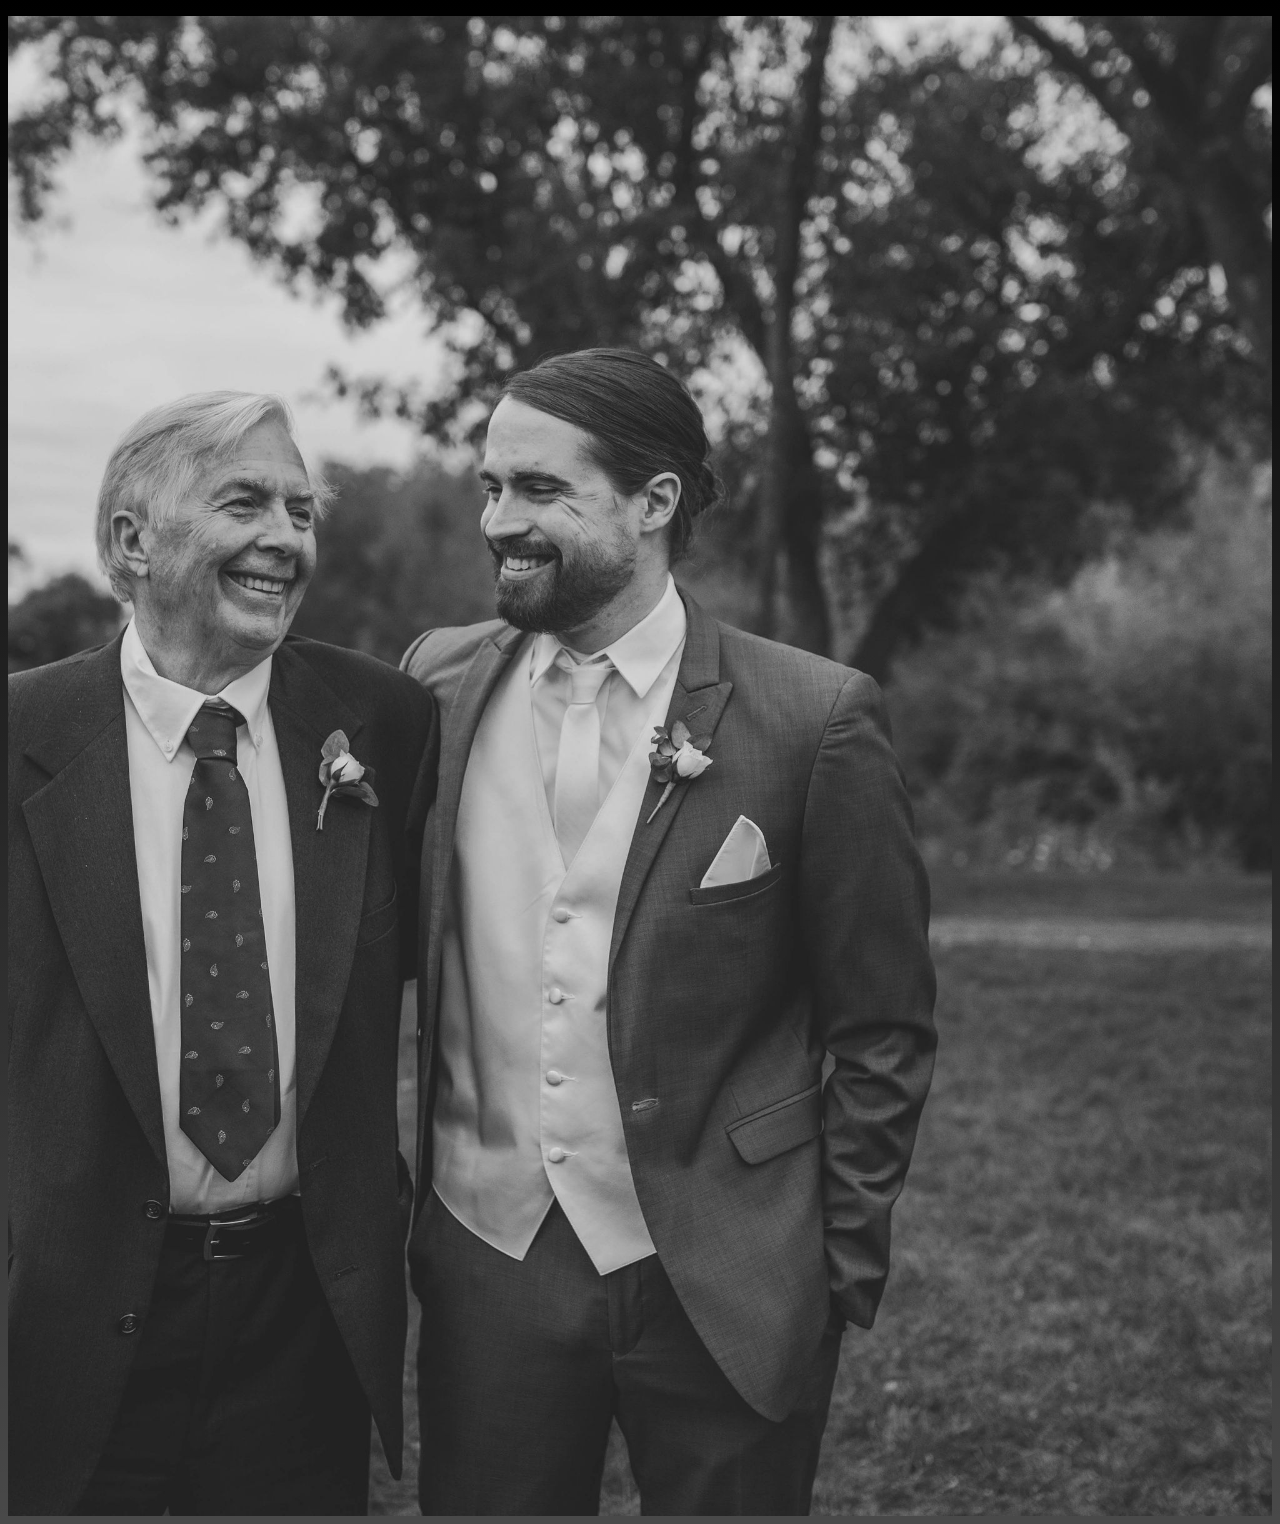
==== commit 02005e04: "version 2.2.4" ====
--- a/index.html
+++ b/index.html
@@ -26,6 +26,7 @@
                         <li class="navItem"><a href="./pages/contact.html">Contact</a></li>
                     </ul>
                 </nav>
+
                 <div class="container" id="title">
                     <h1>Michael Thousand</h1>
                     <h2>Front-End Developer</h2>
@@ -37,13 +38,12 @@
                     -->
                 </div>
 
-                <a class="button" style="color: #AD9600;" href="./content/Michael_Thousand_Resume.pdf" role="button" target="_blank">
+                <a class="button" id="button" style="color: #AD9600;" href="./content/Michael_Thousand_Resume.pdf" role="button" target="_blank">
                     <span>DOWNLOAD RESUME</span>
                     <div class="icon">
                       <i class="fa fa-arrow-down"></i>
                     </div>
                 </a>
-
         
                 <div class="footer">
                     <p>Created and designed by Michael Thousand - &copy; 2022. Photo by Manor Studios 1848.</p>
--- a/style/index.css
+++ b/style/index.css
@@ -2,6 +2,11 @@
 @import url(https://fonts.googleapis.com/css?family=Open+Sans);
 @import url(https://maxcdn.bootstrapcdn.com/font-awesome/4.3.0/css/font-awesome.min.css);
 
+@keyframes fadeIn {
+    0% { opacity: 0; }
+    100% { opacity: 1; }
+  }
+
 
 html{
     font-size: 16px;
@@ -14,14 +19,18 @@
 .navbar{
     text-align: center;
     background-color: #0000009f;
-    line-height: 4rem;
+    opacity: 0;
+    animation: fadeIn 2.5s ease-in 400ms forwards;
+    padding: 0px;
 }
 
 .navbar li{
     font-family: quicksand, sans-serif;
     font-size: 2.5rem;
+    line-height: 4rem;
     display: inline;
-    padding: 50px;
+    padding: 0px 50px;
+    margin: auto;
 }
 
 #currentPage a{
@@ -46,12 +55,103 @@
     background-color: #0000009f;
     line-height: 4rem;
     margin-bottom: 0px;
-    margin-top: 275px;
     color: #fff;
     font-family: montserrat, sans-serif;
     font-size: 1.5rem;
-}
-
+    opacity: 0;
+    animation: fadeIn 2s ease-in 400ms forwards;
+}
+
+@media only screen and (max-width: 1150px){
+    .navbar li{
+        font-size: 2rem;
+        line-height: 3rem;
+        padding: 0px 40px;
+    }
+
+    .footer{
+        font-size: 1.25rem;
+        line-height: 3rem;
+    }
+}
+
+@media only screen and (max-width: 1000px) {
+    .navbar li{
+        padding: 0px 30px
+    }
+
+    .footer{
+        font-size: 1rem;
+    }
+}
+
+@media only screen and (max-width: 715px){
+    .navbar li{
+        padding: 0px 20px;
+        font-size: 1.5rem;
+        line-height: 2.5rem;
+    }
+
+    .footer{
+        font-size: 0.8rem;
+        line-height: 2.55rem;
+    }
+}
+
+@media only screen and (max-width: 575px){
+    .navbar li{
+        padding: 0px 15px;
+        font-size: 1.25rem;
+    }
+
+    .footer{
+        font-size: 0.7rem;
+        line-height: 2.45rem;
+    }
+}
+
+@media only screen and (max-width: 500px){
+    .footer{
+        font-size: 0.6rem;
+    }
+}
+
+@media only screen and (max-width: 450px){
+    .navbar li{
+        font-size: 1rem;
+    }
+
+    .footer{
+        font-size: 0.55rem;
+        line-height: 2.25rem;
+    }
+}
+
+@media only screen and (max-width: 395px){
+    .navbar li{
+        padding: 0px 12px;
+    }
+
+    .footer{
+        font-size: 0.5rem;
+    }
+}
+
+@media only screen and (max-width: 355px){
+    .navbar li{
+        font-size: 0.75rem;
+    }
+
+    .footer{
+        font-size: 0.45rem;
+    }
+}
+
+@media only screen and (max-width: 325px){
+    .footer{
+        font-size: 0.4rem;
+    }
+}
 
 /*begin unique for this page*/
 
@@ -64,13 +164,15 @@
     width:auto;
 }
 
+
+
 #title{
     text-align: center;
-    margin-top: 50px;
+    margin-top: 100px;
     margin-left: auto;
-    margin-right: 50px;
+    margin-right: 100px;
     color: #fff;
-    background-color: #0000009f;
+    background-color: #000000b7;
     height:fit-content;
     width: fit-content;
     text-shadow:
@@ -79,11 +181,15 @@
         -0.07em 0 black,
         0 -0.07em black;
     border-radius: 15px;
-}
+    opacity: 0;
+    animation: fadeIn 2.5s ease-in 1500ms forwards;
+}
+
+
 
 #title h1{
     font-family: raleway, sans-serif;
-    font-size: 7rem;
+    font-size: 6rem;
     padding: 30px 50px 0px 50px;
 }
 
@@ -93,29 +199,7 @@
     padding-bottom: 30px;
     font-style: italic;
 }
-/*
-.button{
-    font-family: quicksand, sans-serif;
-    font-size: 3rem;
-    text-align: center;
-    color: #AD9600;
-    display: block;
-    width:475px;
-    height: 70px;
-    text-decoration: none;
-    overflow: hidden;
-
-    margin-top: 620px;
-    margin-left: auto;
-    margin-right: 240px;
-
-    background-color: rgba(255, 255, 255, 0.9);
-    border-radius: 20px;
-    border: 5px solid #000;
-
-    padding: 30px 20px;
-}
-*/
+
 .button {
     position: relative;
     top: 0;
@@ -124,9 +208,9 @@
     right: 0;
     display: block;
     overflow: hidden;
-    margin-top: 600px;
+    margin-top: 75px;
     margin-left: auto;
-    margin-right: 240px;
+    margin-right: 340px;
     border-radius: 5px;
     box-shadow: 0 0 20px 0 rgba(0, 0, 0, 0.3);
     width: 400px;
@@ -136,7 +220,8 @@
     color: #AD9600;
     font-family: quicksand, sans-serif;
     font-weight: bold;
-    
+    opacity: 0;
+    animation: fadeIn 2.5s ease-in 2500ms forwards;
   }
 
   .button span,
@@ -147,8 +232,8 @@
   
   .button span,
   .button .icon {
-     position: absolute;
-     display: block;
+    position: absolute;
+    display: block;
     height: 100%;
     text-align: center;
    }
@@ -188,28 +273,19 @@
     font-size: 45px;
   }
 
+  .footer{
+    margin-top: 765px;
+  }
+
 /*begin responsive design*/
-@media only screen and (max-width: 2350px) and (min-width: 1370px){
-    #title h1{
-        font-size: 6rem;
-    }
-
-    #title h3{
-        font-size: 3.25rem;
-    }
-
-    .button{
-        margin-top: 580px;
-    }
-
-    .footer{
-        margin-top: 250px;
-    }
-}
-
-@media only screen and (max-width: 2000px) and (min-width: 1370px){
-    #title h1{
-        font-size: 5.25rem;
+
+@media only screen and (max-width: 2250px){
+    #title{
+        margin-top: 50px;
+    }
+
+    #title h1{
+        font-size: 5rem;
     }
 
     #title h2{
@@ -217,311 +293,253 @@
     }
 
     .button{
-        margin-right: 140px;
-    }
-
-    .footer{
-        margin-top: 300px;
-    }
-}
-
-@media only screen and (max-width: 1725px) and (min-width: 1370px){
-    #title h1{
-        font-size: 4.75rem;
-    }
-
-    #title h2{
-        font-size: 2.75rem;
-    }
-
-    .button{
+        margin-right: 280px;
+    }
+
+    .footer{
+        margin-top: 850px;
+      }
+}
+
+@media only screen and (max-width: 1825px){
+    #title{
         margin-right: 50px;
     }
 
-    .footer{
-        margin-top: 335px;
-    }
-}
-
-@media only screen and (max-width: 1500px) and (min-width: 1370px){
-    #title h1{
-        font-size: 4.5rem;
-    }
-
-    #title h2{
+    .button{
+        margin-right: 230px;
+    }
+
+    .footer{
+        margin-top: 860px;
+    }
+}
+
+
+@media only screen and (max-width: 1700px){
+    #title{
+        margin-top: 20px;
+    }
+
+    #title h1{
+        font-size: 4rem;
+        margin-top: 0px;
+    }
+
+    #title h2{
+        font-size: 2rem;
+    }
+
+    .button{
+        margin-right: 162px;
+    }
+
+    .footer{
+        margin-top: 950px;
+      }
+}
+
+@media only screen and (max-width: 1300px){
+    #title{
+        margin-right: auto;
+    }
+
+    .button{
+        margin-right: auto;
+        margin-top: 750px;
+    }
+
+    .footer{
+        margin-top: 270px;
+    }
+}
+
+@media only screen and (max-width: 1150px){
+    .jumbotron{
+        height: 1200px;
+    }
+
+    #title{
+        margin-top: 650px;
+    }
+
+    .button{
+        margin-top: 30px;
+    }
+    
+    .footer{
+        margin-top: 95px;
+    }
+}
+
+@media only screen and (max-width: 850px){
+    .jumbotron{
+        height: 1000px;
+    }
+
+    #title{
+        margin-top: 525px;
+    }
+
+    #title h1{
+        font-size: 3.5rem;
+        padding: 20px 30px 0px 30px;
+    }
+
+    #title h2{
+        font-size: 1.75rem;
+        padding-bottom: 20px;
+    }
+
+    .button{
+        margin-top: 30px;
+        width: 300px;
+        height: 75px;
+        line-height: 75px;
+    }
+
+    .button span {
+        font-size: 1.15rem;
+      }
+    
+    .footer{
+        margin-top: 90px;
+    }
+}
+
+@media only screen and (max-width: 715px){
+    .jumbotron{
+        height: 900px;
+    }
+
+    #title{
+        margin-top: 470px;
+    }
+    
+    #title h1{
+        margin-bottom: 20px;
+    }
+
+    #title h2{
+        margin-top: 0px;
+        margin-bottom: 0px;
+    }
+
+    .button{
+        margin-top: 20px;
+    }
+
+    .footer{
+        margin-top: 85px;
+    }
+}
+
+@media only screen and (max-width: 575px){
+    #title{
+        margin-top: 12px;
+    }
+    
+    #title h1{
         font-size: 2.5rem;
     }
 
-    .button{
-        margin-top: 615px;
-    }
-
-    .footer{
-        margin-top: 310px;
-    }
-}
-
-
-/*for Surface Pro 7 - horizontal */
-@media only screen and (max-width: 1370px){
-    .navbar{
-        padding-left: 0px;
-    }
-
-    .navbar li{
-        font-size: 3rem;
-    }
-
-    #title{
-        margin-left: auto;
-        margin-right: auto;
+    #title h2{
+        font-size: 1.5rem;
+    }
+
+    .button{
+        width: 250px;
+        height: 50px;
+        line-height: 50px;
+        margin-top: 525px;
+    }
+
+    .button span {
+        font-size: 1rem;
+      }
+
+    .button .icon .fa {
+        font-size: 20px;
+    }
+
+    .button:hover .icon .fa {
+        font-size: 35px;
+    }
+
+    .footer{
+        margin-top: 85px;
+    }
+}
+
+@media only screen and (max-width: 450px) {
+    #title h1{
+        font-size: 2.25rem;
+    }
+
+    #title h2{
+        font-size: 1.25rem;
+    }
+
+    .footer{
+        margin-top: 100px;
+    }
+}
+
+@media only screen and (max-width: 395px){
+    #title{
+        margin-top: 17px;
+    }
+    
+    #title h1{
+        font-size: 2rem;
+    }
+
+    #title h2{
+        font-size: 1rem;
+    }
+
+    .button{
+        width: 250px;
+        height: 50px;
+        line-height: 50px;
+        margin-top: 550px;
+    }
+
+    .button span {
+        font-size: 1rem;
+      }
+
+    .button .icon .fa {
+        font-size: 20px;
+    }
+
+    .button:hover .icon .fa {
+        font-size: 35px;
+    }
+
+    .footer{
+        margin-top: 85px;
+    }
+}
+
+@media only screen and (max-width: 355px){
+    #title{
         margin-top: 20px;
     }
-
-    #title h1{
-        margin-top: 0px;
-        margin-bottom: 10px;
-        font-size: 5.5rem;
-    }
-
-    #title h2{
-        margin-top: 0px;
-        font-size: 2.75rem;
-    }
-
-    .button{
-        margin-left: auto;
-        margin-right: auto;
-        margin-top: 850px;
-    }
-
-    .footer{
-        margin-top: 125px;
-    }
-}
-
-/*for iPad Air - horizontal*/
-@media only screen and (max-width: 1180px) {
-    .navbar li{
-        font-size: 2.5rem;
-        padding: 50px;
-    }
-
-    .button{
-        margin-top: 857px;
-    }
-
-    .footer{
-        margin-top: 120px;
-    }
-}
-
-/*for iPad Mini - horizontal*/
-@media only screen and (max-width: 1024px){
-    .button{
-        margin-top: 865px;
-    }
-
-    .footer{
-        font-size: 1.25rem;
-        margin-top: 115px;
-    }
-}
-
-/*for Pixel 5 - horizontal*/
-@media only screen and (max-width: 855px){
-    .navbar li{
-        font-size: 2rem;
-        line-height: 2.5rem;
-        padding: 0px 50px;
-    }
-
-    #title h1{
-        font-size: 4.5rem;
-    }
-
-    #title h2{
-        font-size: 2.25rem;
-    }
-
-    .button{
-        margin-top: 900px;
-    }
-
-    .footer{
-        font-size: 1.15rem;
-        margin-top: 115px;
-    }
-}
-
-/*for Galaxy S8+ - horizontal */
-@media only screen and (max-width: 740px){
-    #title h1{
-        font-size: 4.25rem;
-    }
-
-    #title h2{
-        font-size: 2rem;
-    }
-
-    .button{
-        margin-top: 915px;
-    }
-
-    .footer{
-        font-size: 1rem;
-        margin-top: 110px;
-    }
-}
-
-/*for iPhone SE - horizontal */
-@media only screen and (max-width: 670px){
-    .navbar li{
+    
+    #title h1{
         font-size: 1.75rem;
-        line-height: 2rem;
-        padding: 0px 38px;
-    }
-
-    #title h1{
-        font-size: 3.8rem;
-    }
-
-    #title h2{
-        font-size: 1.9rem;
-    }
-
-    .footer{
-        font-size: 0.9rem;
-        margin-top: 120px;
-    }
-}
-
-/*for Surface Duo - vertical*/
-@media only screen and (max-width:540px){
-    .navbar{
-        margin-bottom: 0px;
-    }
-
-    .navbar li{
-        padding: 0px 27px;
-    }
-
-    #title{
-        margin-top: 30px;
-    }
-
-    #title h1{
-        font-size: 3rem;
-    }
-
-    #title h2{
+    }
+}
+
+@media only screen and (max-width: 325px){    
+    #title h1{
         font-size: 1.5rem;
     }
 
-    .button{
-        margin-top: 925px;
-    }
-
-    .footer{
-        font-size: 0.75rem;
-        line-height: 2.5rem;
-        margin-top: 145px;
-    }
-}
-
-@media only screen and (max-width: 470px){
-    .navbar li{
-        padding: 0px 22px;
-        font-size: 1.6rem;
-    }
-}
-
-/*for iPhone XR - vertical*/
-@media only screen and (max-width: 415px){
-    .navbar li{
-        padding: 0px 20px;
-        font-size: 1.5rem;
-    }
-
-    #title{
-        border-radius: 0px;
-    }
-
-    .button{
-        margin-top: 865px;
-        font-size: 2.25rem;
-    }
-
-    .button a{
-        text-shadow: 1.25px 1.25px #0000009f;
-    }
-
-    .footer{
-        line-height: 2rem;
-    }
-}
-
-/*for iPhone SE - vertical*/
-@media only screen and (max-width: 380px){
-    .navbar li{
-        font-size: 1.25rem;
-        padding: 0px 22px;
-    }
-
-    .jumbotron{
-        height: 825px;
-    }
-
-    #title{
-        margin-top: 400px;
-    }
-
-    .button{
-        margin-top: 20px;
-        font-size: 1.5rem;
-        padding: 10px;
-    }
-
-    .button a{
-        text-shadow: 0.5px 0.5px #0000009f;
-    }
-
-    .footer{
-        margin-top: 80px;
-    }
-}
-
-@media only screen and (max-width: 360px){
-    .navbar li{
-        font-size: 1.15rem;
-        padding: 0px 20px;
-    }
-}
-
-@media only screen and (max-width: 325px){
-    .navbar li{
-        font-size: 1rem;
-        padding: 0px 17px;
-    }
-}
-
-/*for Galaxy Fold - vertical*/
-@media only screen and (max-width: 280px){
-    .navbar li{
-        padding: 0px 15px;
-    }
-
-    #title h1{
-        font-size: 2.5rem;
-        padding-left: 20px;
-        padding-right: 20px;
-    }
-
-    #title h2{
-        font-size: 1rem;
-    }
-
-    .footer{
-        margin-top: 40px;
-    }
-}
+    .footer{
+        margin-top: 90px;
+    }
+}
+
+
